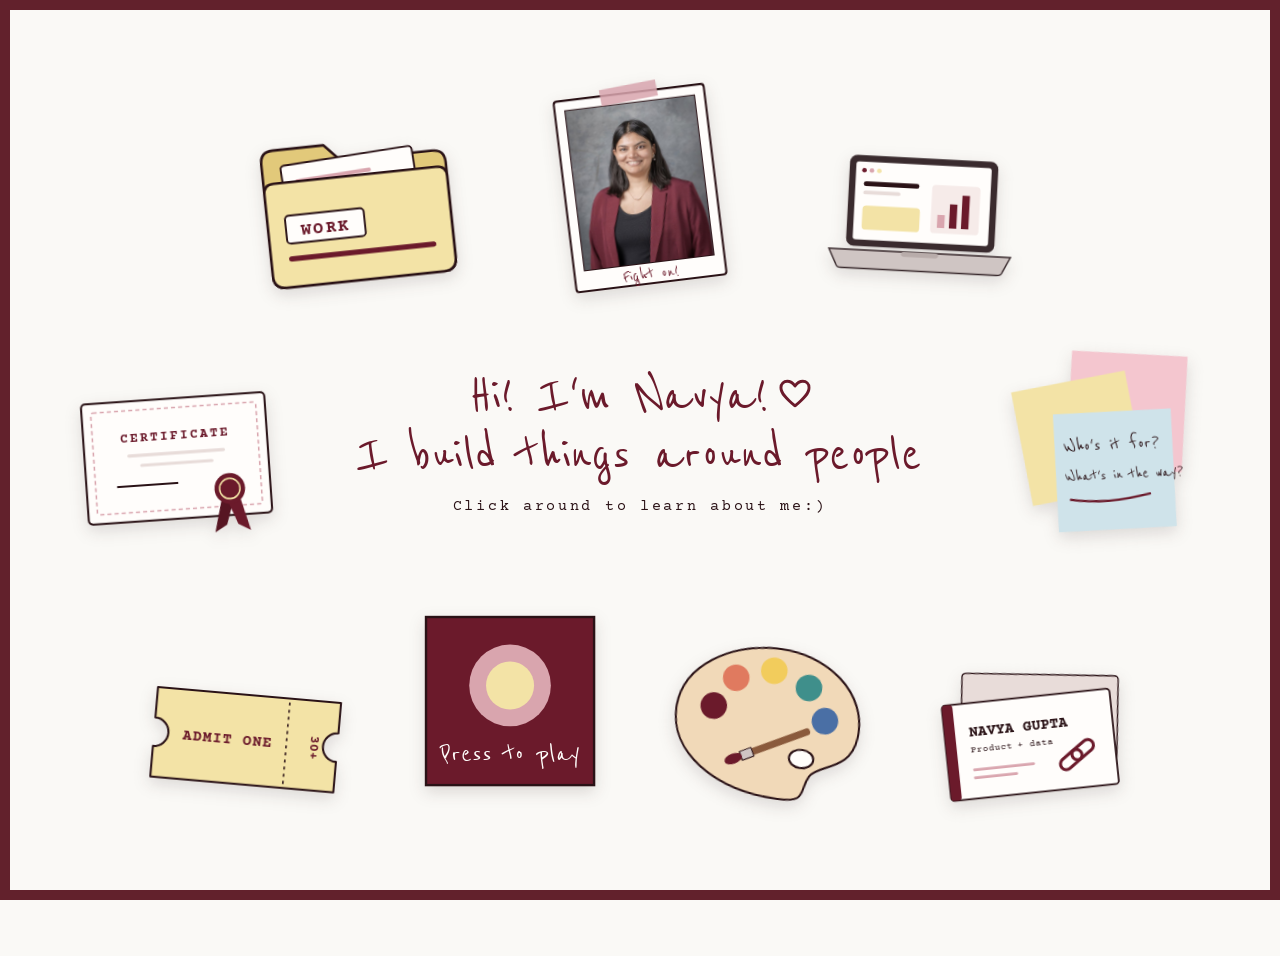
==== index.html @ 7642cd78 "Mobile homepage: Me at USC tile first Co-Authored-By: Claude Sonnet 5.5 <noreply@anthropic.com> Clau" ====
<!doctype html>
<html lang="en">
<head>
<meta charset="utf-8">
<meta name="viewport" content="width=device-width, initial-scale=1">
<title>Navya Gupta</title>
<meta name="description" content="Navya Gupta. Product and analytics, customer-obsessed, loves creative solutions to problems.">
<link rel="icon" href="/favicon.svg" type="image/svg+xml">
<link rel="apple-touch-icon" href="/apple-touch-icon.png">
<link rel="canonical" href="https://navyagupta.net/">
<meta property="og:url" content="https://navyagupta.net/">
<meta property="og:type" content="website">
<meta property="og:site_name" content="Navya Gupta">
<meta property="og:title" content="Navya Gupta">
<meta property="og:description" content="Navya Gupta. Product and analytics, customer-obsessed, loves creative solutions to problems.">
<meta property="og:image" content="https://navyagupta.net/assets/og.png">
<meta property="og:image:width" content="1200">
<meta property="og:image:height" content="630">
<meta name="twitter:card" content="summary_large_image">
<link rel="preconnect" href="https://fonts.googleapis.com">
<link rel="preconnect" href="https://fonts.gstatic.com" crossorigin>
<link href="https://fonts.googleapis.com/css2?family=Courier+Prime:wght@400;700&family=Reenie+Beanie&display=swap" rel="stylesheet">
<style>
/* Layout: a ring of nine same-size hand-drawn objects around a handwritten hello.
   Each object is a link; hovering swaps the small typed caption under the hello. */
:root {
  --paper: #faf9f6; /* off-white */
  --frame: #62212c;
  --ink: #2a1216;
  --maroon: #6b1a2b;
  --rose: #d9a5ae;
  --butter: #f3e3a6;
  --soft: #6e5a5d;
  --line: #eadfdc;
  --hand: "Reenie Beanie", "Bradley Hand", cursive;
  --type: "Courier Prime", "Courier New", monospace;
  color-scheme: light;
}
* { box-sizing: border-box; }
html, body { margin: 0; }
body {
  background: var(--paper);
  color: var(--ink);
  font-family: var(--type);
  padding-block: 0 56px;
  padding-left: max(16px, env(safe-area-inset-left, 0px));
  padding-right: max(16px, env(safe-area-inset-right, 0px));
}

/* Simple line frame around the page. */
body::after { content: ""; position: fixed; inset: 0; z-index: 50; pointer-events: none; border: 10px solid var(--frame); }
@media (max-width: 719px) { body::after { border-width: 6px; } }
.hero { min-height: 100vh; display: grid; place-items: center; padding-block: 24px; }


.stage {
  position: relative;
  width: min(1300px, 100%, 126vh);
  aspect-ratio: 11 / 8;
  container-type: inline-size; /* lets the hello scale with the stage (cqw) */
}
.hello {
  position: absolute;
  left: 50%; top: 49%;
  transform: translate(-50%, -50%);
  width: 60%;
  text-align: center;
  z-index: 1;
}
.hello h1 {
  margin: 0;
  font: 400 5.2cqw / 1 var(--hand);
  color: var(--maroon);
  text-wrap: balance;
}
.heart { width: 0.55em; height: 0.5em; margin-left: 0.18em; vertical-align: 0.05em; }
#cap {
  margin: 14px 0 0;
  font-size: clamp(12px, 1.2vw, 15px);
  letter-spacing: 0.18em;
  min-height: 1.4em;
}

.tile {
  position: absolute;
  left: var(--x); top: var(--y);
  width: var(--w);
  transform: rotate(var(--r)) scale(var(--s, 1));
  transition: transform 0.25s cubic-bezier(.3,1.4,.5,1);
  color: inherit;
  text-decoration: none;
  z-index: 2;
}
.tile svg {
  display: block; width: 100%; aspect-ratio: 1; height: auto; overflow: visible;
  filter: drop-shadow(0 6px 8px rgba(42, 18, 22, 0.14));
  animation: bob 6s ease-in-out infinite;
  animation-delay: var(--d, 0s);
}
@keyframes bob { 50% { transform: translateY(-6px); } }
.tile:hover, .tile:focus-visible { --r: 0deg !important; --s: 1.08; z-index: 3; }
.tile:focus-visible { outline: 2px dashed var(--maroon); outline-offset: 8px; border-radius: 8px; }
.tag {
  position: absolute; top: 100%; left: -8%; right: -8%; margin-top: 6px;
  font-size: clamp(11px, 1.35cqw, 16px); line-height: 1.25; letter-spacing: 0.06em; text-align: center;
  transform: rotate(calc(var(--r) * -1)); /* cancels the tile's tilt so the words sit level */
  opacity: 0; transition: opacity 0.2s; pointer-events: none;
}
.tile:hover .tag, .tile:focus-visible .tag { opacity: 1; }
.hand { font-family: var(--hand); }

/* record sleeve: click slides the vinyl out and spins it while the song plays */
button.tile { background: none; border: 0; padding: 0; font: inherit; cursor: pointer; }
.disc { transition: transform 0.5s cubic-bezier(.3, 1.3, .5, 1); }
.rec.on .disc { transform: translateX(62px); }
.spin { transform-box: fill-box; transform-origin: center; }
.rec.on .spin { animation: spin 3s linear infinite; }
@keyframes spin { to { transform: rotate(360deg); } }
#all[hidden] { display: none; }
#all { display: inline-block; margin-top: 8px; font-size: 12px; letter-spacing: 0.18em; color: var(--maroon); }
/* Spotify's own player, kept small. Fades in once the record is playing. */
.mini {
  position: fixed; right: max(16px, env(safe-area-inset-right, 0px)); bottom: max(12px, env(safe-area-inset-bottom, 0px));
  width: min(300px, calc(100% - 32px)); height: 80px;
  opacity: 0; pointer-events: none; transition: opacity 0.3s; z-index: 5;
}
.mini iframe { display: block; width: 100%; border: 0; }
.mini.show { opacity: 1; pointer-events: auto; }

@media (max-width: 719px) {
  .hero { place-items: start center; min-height: 0; }
  .stage { width: 100%; aspect-ratio: auto; display: grid; grid-template-columns: 1fr 1fr; gap: 28px 16px; padding-block: 24px; }
  .hello { position: static; transform: none; width: auto; grid-column: 1 / -1; margin-bottom: 8px; }
  .hello h1 { font-size: 42px; }
  .tile { position: static; width: min(160px, 100%); justify-self: center; transform: none; }
  .tile svg { animation: none; } /* nine looping animations with shadows is a lot for a phone */
  .tag { opacity: 1; position: static; display: block; transform: none; margin-top: 10px; font-size: 13px; }
  .hello { order: -2; }
  .tile[href="/usc/"] { order: -1; }
}
@media (prefers-reduced-motion: reduce) {
  .tile svg { animation: none; }
  .tile { transition: none; }
}
</style>
</head>
<body>
<div class="hero">
<main class="stage">
  <div class="hello">
    <h1>Hi! I'm Navya!<svg class="heart" viewBox="0 0 24 22" aria-hidden="true"><path d="M12 20.5C5.5 15 1.5 11 1.5 6.8 1.5 3.9 3.6 2 6.2 2c2.2 0 4.2 1.3 5.8 3.6C13.600 3.300 15.600 2 17.800 2c2.600 0 4.700 1.900 4.700 4.800 0 4.200-4 8.200-10.500 13.700z" fill="none" stroke="currentColor" stroke-width="2.2" stroke-linejoin="round"/></svg><br>I build things around people</h1>
    <p id="cap" data-default="Click around to learn about me:)">Click around to learn about me:)</p>
    <a id="all" href="./recs" hidden>All my recs &rarr;</a>
  </div>

  <!-- work: lanyard badge -->
  <a class="tile" href="/professional/" data-cap="Where I've shipped things" aria-label="Professional full-time work" style="--x:16%;--y:5.8%;--w:18%;--r:-6deg;--d:0s">
    <svg viewBox="0 0 160 130" preserveAspectRatio="xMidYMax meet" aria-hidden="true">
      <path d="M8 24Q8 14 18 14H58L70 27H142Q152 27 152 37V112Q152 122 142 122H18Q8 122 8 112Z" fill="#e2c97a" stroke="#2a1216" stroke-width="2" stroke-linejoin="round"/>
      <rect x="24" y="24" width="104" height="60" rx="3" fill="#fffdfb" stroke="#2a1216" stroke-width="1.5" transform="rotate(-3 76 54)"/>
      <rect x="34" y="36" width="60" height="3" rx="1.5" fill="#d9a5ae" transform="rotate(-3 76 54)"/>
      <rect x="34" y="46" width="44" height="3" rx="1.5" fill="#e8dcd9" transform="rotate(-3 76 54)"/>
      <path d="M8 48Q8 40 16 40H144Q152 40 152 48V112Q152 122 142 122H18Q8 122 8 112Z" fill="#f3e3a6" stroke="#2a1216" stroke-width="2" stroke-linejoin="round"/>
      <rect x="22" y="66" width="62" height="22" rx="3" fill="#fffdfb" stroke="#2a1216" stroke-width="1.5"/>
      <text x="53" y="82" text-anchor="middle" font-family="Courier Prime, monospace" font-weight="700" font-size="13" fill="#6b1a2b" letter-spacing="2">WORK</text>
      <rect x="22" y="98" width="116" height="4" rx="2" fill="#6b1a2b"/>
    </svg>
    <span class="tag">Professional full-time work</span>
  </a>

  <!-- projects: laptop -->
  <a class="tile" href="./projects" data-cap="Things I've built, mostly vibecoded" aria-label="Projects" style="--x:66%;--y:5.8%;--w:18%;--r:3deg;--d:-1.2s">
    <svg viewBox="0 0 220 150" preserveAspectRatio="xMidYMax meet" aria-hidden="true">
      <rect x="30" y="8" width="160" height="98" rx="8" fill="#3a2b2e"/>
      <rect x="37" y="15" width="146" height="84" rx="3" fill="#fffdfb"/>
      <circle cx="46" cy="24" r="2.5" fill="#6b1a2b"/><circle cx="54" cy="24" r="2.5" fill="#d9a5ae"/><circle cx="62" cy="24" r="2.5" fill="#f3e3a6"/>
      <rect x="46" y="36" width="60" height="5" rx="2.5" fill="#2a1216"/>
      <rect x="46" y="46" width="40" height="4" rx="2" fill="#e8dcd9"/>
      <rect x="120" y="36" width="52" height="52" rx="4" fill="#f6ebe9"/>
      <rect x="127" y="68" width="8" height="14" fill="#d9a5ae"/><rect x="140" y="56" width="8" height="26" fill="#6b1a2b"/><rect x="153" y="46" width="8" height="36" fill="#6b1a2b"/>
      <rect x="46" y="62" width="62" height="26" rx="4" fill="#f3e3a6"/>
      <path d="M12 110H208L200 126Q199 130 194 130H26Q21 130 20 126Z" fill="#cfc5c3" stroke="#3a2b2e" stroke-width="1.5"/>
      <rect x="90" y="110" width="40" height="5" rx="2.5" fill="#b8acaa"/>
    </svg>
    <span class="tag">Projects</span>
  </a>

  <!-- about: paint palette -->
  <a class="tile" href="./about" data-cap="The long version" aria-label="About" style="--x:52.5%;--y:68%;--w:18%;--r:8deg;--d:-2.4s">
    <svg viewBox="0 0 200 160" preserveAspectRatio="xMidYMax meet" aria-hidden="true">
      <path d="M100 8C150 6 194 40 190 84C187 118 156 114 148 128C140 144 150 154 120 154C60 154 8 124 10 76C12 36 54 10 100 8Z" fill="#f1d9b8" stroke="#2a1216" stroke-width="2"/>
      <ellipse cx="138" cy="112" rx="12" ry="9" fill="#fffdfb" stroke="#2a1216" stroke-width="2"/>
      <circle cx="46" cy="72" r="13" fill="#6b1a2b"/><circle cx="64" cy="42" r="13" fill="#e07a5f"/><circle cx="100" cy="30" r="13" fill="#f2cc5c"/><circle cx="136" cy="42" r="13" fill="#3f8f8b"/><circle cx="156" cy="72" r="13" fill="#4a6fa5"/>
      <g transform="rotate(-28 105 104)">
        <rect x="72" y="100" width="76" height="7" rx="3.5" fill="#8a5a3c"/>
        <rect x="76" y="99" width="12" height="9" fill="#cfc5c3" stroke="#2a1216" stroke-width="1"/>
        <ellipse cx="68" cy="103.5" rx="9" ry="5" fill="#6b1a2b"/>
      </g>
    </svg>
    <span class="tag">About</span>
  </a>

  <!-- product sense: sticky notes -->
  <a class="tile" href="./product-sense" data-cap="Products I love and products I'd fix" aria-label="Product sense" style="--x:82%;--y:36%;--w:18%;--r:-5deg;--d:-3.1s">
    <svg viewBox="0 0 180 170" preserveAspectRatio="xMidYMax meet" aria-hidden="true">
      <rect x="60" y="8" width="102" height="102" fill="#f4c6cf" transform="rotate(8 110 60)"/>
      <rect x="16" y="28" width="102" height="102" fill="#f3e3a6" transform="rotate(-6 68 80)"/>
      <rect x="44" y="58" width="104" height="104" fill="#cfe3ea" transform="rotate(2 96 110)"/>
      <g transform="rotate(2 96 110)" font-family="Reenie Beanie, cursive" fill="#2a1216">
        <text x="52" y="92" font-size="19">Who's it for?</text>
        <text x="52" y="118" font-size="16">What's in the way?</text>
        <path d="M56 134q30 6 70-2" stroke="#6b1a2b" stroke-width="2" fill="none" stroke-linecap="round"/>
      </g>
    </svg>
    <span class="tag">Product sense</span>
  </a>

  <!-- recs: record sleeve. Click = vinyl slides out and the song plays. -->
  <button class="tile rec" type="button" data-cap="Press to play: girl on fire" aria-label="Play Girl on Fire" style="--x:29.5%;--y:68%;--w:18%;--r:0deg;--d:-4.2s">
    <svg viewBox="0 0 160 170" preserveAspectRatio="xMidYMax meet" aria-hidden="true">
      <g class="disc">
        <g class="spin">
          <circle cx="80" cy="85" r="64" fill="#1d1416"/>
          <g fill="none" stroke="#3a2b2e" stroke-width="1.2"><circle cx="80" cy="85" r="55"/><circle cx="80" cy="85" r="47"/><circle cx="80" cy="85" r="39"/></g>
          <path d="M36 58A52 52 0 0 1 80 33" fill="none" stroke="#fffdfb" stroke-opacity=".3" stroke-width="3" stroke-linecap="round"/>
          <circle cx="80" cy="85" r="21" fill="#6b1a2b"/>
          <circle cx="80" cy="85" r="3" fill="#fffdfb"/>
        </g>
      </g>
      <rect x="10" y="15" width="140" height="140" fill="#6b1a2b" stroke="#2a1216" stroke-width="2"/>
      <circle cx="80" cy="72" r="34" fill="#d9a5ae"/>
      <circle cx="80" cy="72" r="20" fill="#f3e3a6"/>
      <text x="80" y="136" text-anchor="middle" font-family="Reenie Beanie, cursive" font-size="26" fill="#fffdfb">Press to play</text>
    </svg>

  </button>

  <!-- links: business card -->
  <a class="tile" href="./links" data-cap="Resume, GitHub, LinkedIn and more" aria-label="Links" style="--x:75.5%;--y:68%;--w:18%;--r:-6deg;--d:-5.3s">
    <svg viewBox="0 0 230 150" preserveAspectRatio="xMidYMax meet" aria-hidden="true">
      <rect x="34" y="6" width="176" height="104" rx="4" fill="#e8dcd9" stroke="#2a1216" stroke-width="1.5" transform="rotate(7 122 58)"/>
      <rect x="14" y="30" width="190" height="108" rx="4" fill="#fffdfb" stroke="#2a1216" stroke-width="2"/>
      <rect x="14" y="30" width="12" height="108" rx="4" fill="#6b1a2b"/>
      <text x="42" y="68" font-family="Courier Prime, monospace" font-weight="700" font-size="17" fill="#2a1216">NAVYA GUPTA</text>
      <text x="42" y="86" font-family="Courier Prime, monospace" font-size="10" fill="#2a1216" letter-spacing="1">Product + data</text>
      <rect x="42" y="104" width="70" height="3" rx="1.5" fill="#d9a5ae"/>
      <rect x="42" y="113" width="50" height="3" rx="1.5" fill="#d9a5ae"/>
      <g transform="translate(138 108) rotate(-35)" fill="none" stroke="#6b1a2b" stroke-width="3.5"><rect x="0" y="0" width="28" height="13" rx="6.5"/><rect x="17" y="0" width="28" height="13" rx="6.5"/></g>
    </svg>
    <span class="tag">Links</span>
  </a>

  <!-- certifications & courses: certificate with a ribbon seal -->
  <a class="tile" href="/certifications/" data-cap="Certificates, simulations and coursework" aria-label="Certifications and courses" style="--x:0%;--y:36%;--w:18%;--r:-4deg;--d:-1.8s">
    <svg viewBox="0 0 200 150" preserveAspectRatio="xMidYMax meet" aria-hidden="true">
      <rect x="10" y="12" width="180" height="118" rx="4" fill="#fffdfb" stroke="#2a1216" stroke-width="2"/>
      <rect x="19" y="21" width="162" height="100" rx="2" fill="none" stroke="#d9a5ae" stroke-width="1.5" stroke-dasharray="4 3"/>
      <text x="100" y="52" text-anchor="middle" font-family="Courier Prime, monospace" font-weight="700" font-size="13" fill="#6b1a2b" letter-spacing="2">CERTIFICATE</text>
      <rect x="52" y="64" width="96" height="3" rx="1.5" fill="#e8dcd9"/>
      <rect x="64" y="74" width="72" height="3" rx="1.5" fill="#e8dcd9"/>
      <rect x="40" y="94" width="60" height="2" fill="#2a1216"/>
      <polygon points="141,115 133,146 145,139 152,118" fill="#561522"/>
      <polygon points="148,118 156,139 168,146 160,115" fill="#6b1a2b"/>
      <circle cx="150" cy="104" r="15" fill="#6b1a2b"/>
      <circle cx="150" cy="104" r="10" fill="none" stroke="#f3e3a6" stroke-width="1.5"/>
    </svg>
    <span class="tag">Certifications &amp; courses</span>
  </a>

  <!-- beyond the desk: ticket stub -->
  <a class="tile" href="/beyond/" data-cap="Communities, clubs and what I do for fun" aria-label="Beyond the desk" style="--x:6.5%;--y:68%;--w:18%;--r:5deg;--d:-3.6s">
    <svg viewBox="0 0 200 120" preserveAspectRatio="xMidYMax meet" aria-hidden="true">
      <path d="M10 14H190V44a14 14 0 0 0 0 28V102H10V72a14 14 0 0 0 0-28Z" fill="#f3e3a6" stroke="#2a1216" stroke-width="2" stroke-linejoin="round"/>
      <path d="M140 18V98" stroke="#2a1216" stroke-width="1.5" stroke-dasharray="3 4"/>
      <text x="82" y="63" text-anchor="middle" font-family="Courier Prime, monospace" font-weight="700" font-size="15" fill="#6b1a2b" letter-spacing="1">ADMIT ONE</text>
      <text x="168" y="64" text-anchor="middle" font-family="Courier Prime, monospace" font-weight="700" font-size="13" fill="#6b1a2b" transform="rotate(90 168 60)">30+</text>
    </svg>
    <span class="tag">Beyond the desk</span>
  </a>

  <!-- me at USC: polaroid with the headshot -->
  <a class="tile" href="/usc/" data-cap="Pictures of me at USC" aria-label="Me at USC" style="--x:41%;--y:5.8%;--w:18%;--r:-7deg;--d:-2.7s">
    <svg viewBox="0 0 160 200" preserveAspectRatio="xMidYMax meet" aria-hidden="true">
      <rect x="6" y="6" width="148" height="188" rx="3" fill="#fffdfb" stroke="#2a1216" stroke-width="2"/>
      <image href="assets/usc-headshot.jpg" x="16" y="16" width="128" height="158" preserveAspectRatio="xMidYMid slice"/>
      <rect x="16" y="16" width="128" height="158" fill="none" stroke="#2a1216" stroke-width="1"/>
      <text x="80" y="190" text-anchor="middle" font-family="Reenie Beanie, cursive" font-size="20" fill="#6b1a2b">Fight on!</text>
      <rect x="52" y="-2" width="56" height="16" fill="#d9a5ae" fill-opacity="0.85" transform="rotate(-4 80 6)"/>
    </svg>
    <span class="tag">Me at USC</span>
  </a>
</main>
</div>

<div id="mini" class="mini"><div id="embed"></div></div>

<script>

// Typed caption under the greeting: shows each tile's line on hover/focus, "now playing" while music runs.
const cap = document.getElementById("cap");
const rec = document.querySelector(".rec");
const all = document.getElementById("all");
const mini = document.getElementById("mini");
const SONG = "6qOEjO2IUD7PjtpsXawq0d";
let ctl, playing = false;

const say = (t) => (cap.firstChild.nodeValue = t);
const rest = () => say(playing ? (ctl ? "Now playing: girl on fire" : "Music plays on the live site") : cap.dataset.default);
document.querySelectorAll(".tile").forEach((t) => {
  const on = () => say(t === rec && playing ? "Pause the music" : t.dataset.cap);
  t.addEventListener("mouseenter", on); t.addEventListener("focus", on);
  t.addEventListener("mouseleave", rest); t.addEventListener("blur", rest);
});

// Spotify's iFrame API is heavy, so it only loads on the first click of the record.
window.onSpotifyIframeApiReady = (api) =>
  api.createController(document.getElementById("embed"), { uri: "spotify:track:" + SONG, width: "100%", height: 80 }, (c) => {
    ctl = c;
    c.addListener("playback_update", (e) => {
      playing = !e.data.isPaused;
      rec.classList.toggle("on", playing);
      all.hidden = !playing;
      rest();
    });
    c.play(); // ponytail: some browsers block this; the player stays visible so one tap on it works
  });

let loading = false;
rec.addEventListener("click", () => {
  if (ctl) return ctl.togglePlay();
  mini.classList.add("show");
  if (loading) return;
  loading = true;
  const s = document.createElement("script");
  s.src = "https://open.spotify.com/embed/iframe-api/v1";
  s.async = true;
  s.onerror = () => { playing = !playing; rec.classList.toggle("on", playing); mini.classList.remove("show"); loading = false; rest(); }; // offline or sandboxed: the record just animates
  document.head.append(s);
});
</script>
</body>
</html>
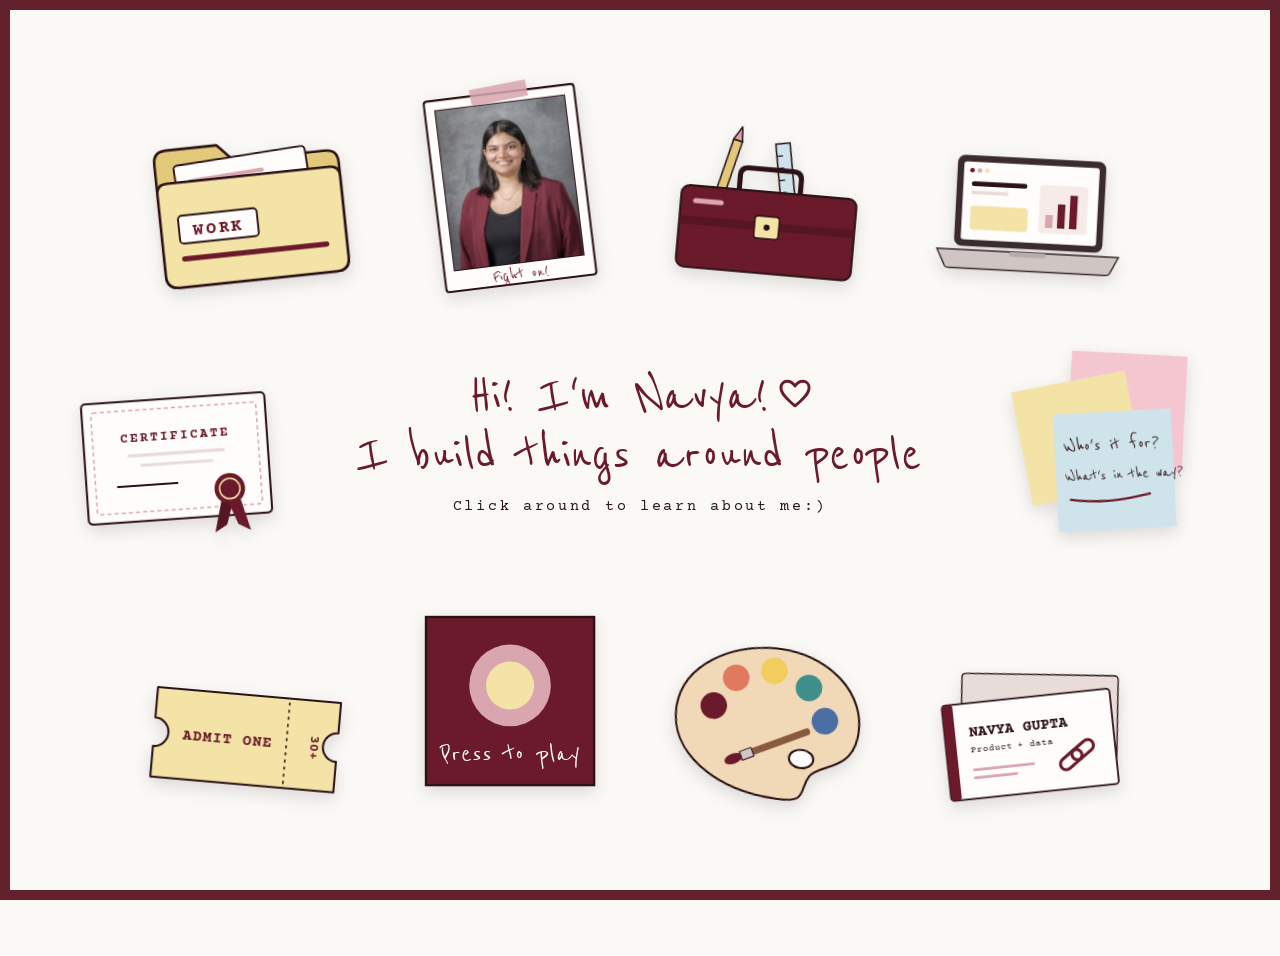
==== commit f466acee: "Add Skills tile and page Top row is now four tiles (work, USC photo, skills, projects). Skills page " ====
--- a/index.html
+++ b/index.html
@@ -136,7 +136,7 @@
   .tile svg { animation: none; } /* nine looping animations with shadows is a lot for a phone */
   .tag { opacity: 1; position: static; display: block; transform: none; margin-top: 10px; font-size: 13px; }
   .hello { order: -2; }
-  .tile[href="/usc/"] { order: -1; }
+  .tile[href="/usc/"], .tile[href="/skills/"] { order: -1; } /* photo and skills side by side, as on desktop */
 }
 @media (prefers-reduced-motion: reduce) {
   .tile svg { animation: none; }
@@ -154,7 +154,7 @@
   </div>
 
   <!-- work: lanyard badge -->
-  <a class="tile" href="/professional/" data-cap="Where I've shipped things" aria-label="Professional full-time work" style="--x:16%;--y:5.8%;--w:18%;--r:-6deg;--d:0s">
+  <a class="tile" href="/professional/" data-cap="Where I've shipped things" aria-label="Professional full-time work" style="--x:6.5%;--y:5.8%;--w:18%;--r:-6deg;--d:0s">
     <svg viewBox="0 0 160 130" preserveAspectRatio="xMidYMax meet" aria-hidden="true">
       <path d="M8 24Q8 14 18 14H58L70 27H142Q152 27 152 37V112Q152 122 142 122H18Q8 122 8 112Z" fill="#e2c97a" stroke="#2a1216" stroke-width="2" stroke-linejoin="round"/>
       <rect x="24" y="24" width="104" height="60" rx="3" fill="#fffdfb" stroke="#2a1216" stroke-width="1.5" transform="rotate(-3 76 54)"/>
@@ -169,7 +169,7 @@
   </a>
 
   <!-- projects: laptop -->
-  <a class="tile" href="./projects" data-cap="Things I've built, mostly vibecoded" aria-label="Projects" style="--x:66%;--y:5.8%;--w:18%;--r:3deg;--d:-1.2s">
+  <a class="tile" href="./projects" data-cap="Things I've built, mostly vibecoded" aria-label="Projects" style="--x:75.5%;--y:5.8%;--w:18%;--r:3deg;--d:-1.2s">
     <svg viewBox="0 0 220 150" preserveAspectRatio="xMidYMax meet" aria-hidden="true">
       <rect x="30" y="8" width="160" height="98" rx="8" fill="#3a2b2e"/>
       <rect x="37" y="15" width="146" height="84" rx="3" fill="#fffdfb"/>
@@ -279,7 +279,7 @@
   </a>
 
   <!-- me at USC: polaroid with the headshot -->
-  <a class="tile" href="/usc/" data-cap="Pictures of me at USC" aria-label="Me at USC" style="--x:41%;--y:5.8%;--w:18%;--r:-7deg;--d:-2.7s">
+  <a class="tile" href="/usc/" data-cap="Pictures of me at USC" aria-label="Me at USC" style="--x:29.5%;--y:5.8%;--w:18%;--r:-7deg;--d:-2.7s">
     <svg viewBox="0 0 160 200" preserveAspectRatio="xMidYMax meet" aria-hidden="true">
       <rect x="6" y="6" width="148" height="188" rx="3" fill="#fffdfb" stroke="#2a1216" stroke-width="2"/>
       <image href="assets/usc-headshot.jpg" x="16" y="16" width="128" height="158" preserveAspectRatio="xMidYMid slice"/>
@@ -288,6 +288,21 @@
       <rect x="52" y="-2" width="56" height="16" fill="#d9a5ae" fill-opacity="0.85" transform="rotate(-4 80 6)"/>
     </svg>
     <span class="tag">Me at USC</span>
+  </a>
+
+  <!-- skills: toolbox with a pencil and ruler sticking out. Sits right of the USC polaroid in the top row. -->
+  <a class="tile" href="/skills/" data-cap="Technical and soft skills" aria-label="Skills" style="--x:52.5%;--y:5.8%;--w:18%;--r:5deg;--d:-0.6s">
+    <svg viewBox="0 -14 200 164" preserveAspectRatio="xMidYMax meet" aria-hidden="true">
+      <g transform="rotate(14 60 40)"><rect x="52" y="6" width="9" height="58" fill="#e2c97a" stroke="#2a1216" stroke-width="1.5"/><polygon points="52,6 61,6 56.5,-8" fill="#d9a5ae" stroke="#2a1216" stroke-width="1.5" stroke-linejoin="round"/></g>
+      <g transform="rotate(-10 120 40)"><rect x="108" y="4" width="14" height="62" fill="#cfe3ea" stroke="#2a1216" stroke-width="1.5"/><path d="M108 16h6M108 28h6M108 40h6M108 52h6" stroke="#2a1216" stroke-width="1.2"/></g>
+      <path d="M70 54V40Q70 32 78 32H122Q130 32 130 40V54" fill="none" stroke="#2a1216" stroke-width="5" stroke-linecap="round"/>
+      <rect x="14" y="54" width="172" height="80" rx="8" fill="#6b1a2b" stroke="#2a1216" stroke-width="2"/>
+      <rect x="14" y="84" width="172" height="8" fill="#561522"/>
+      <rect x="88" y="78" width="24" height="22" rx="3" fill="#f3e3a6" stroke="#2a1216" stroke-width="1.5"/>
+      <circle cx="100" cy="89" r="3" fill="#2a1216"/>
+      <rect x="26" y="66" width="30" height="5" rx="2.5" fill="#d9a5ae"/>
+    </svg>
+    <span class="tag">Skills</span>
   </a>
 </main>
 </div>
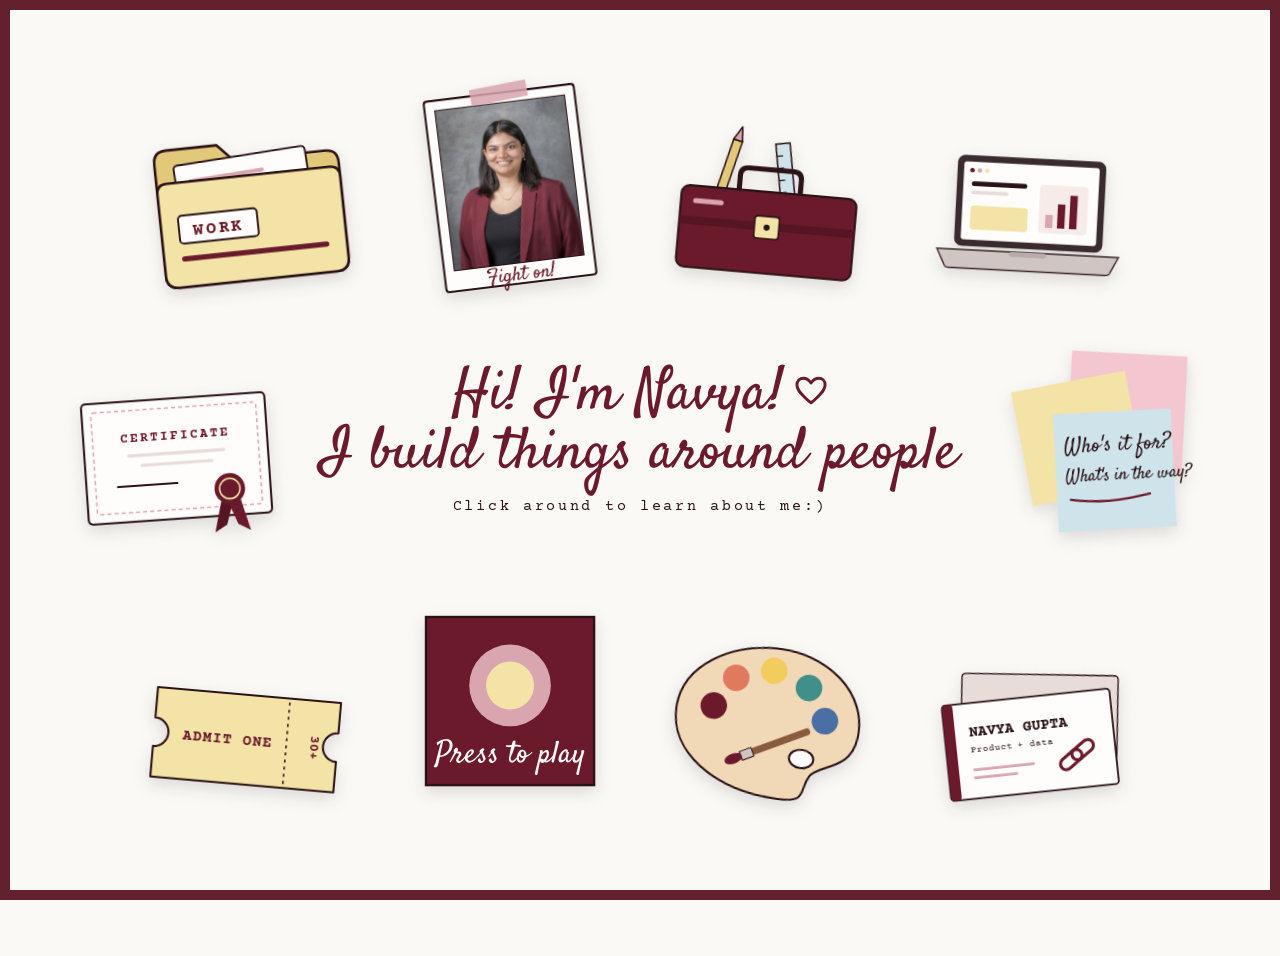
==== commit ed8b1024: "Swap the handwriting font from Reenie Beanie to Satisfy site-wide Co-Authored-By: Claude Sonnet 5.5 " ====
--- a/index.html
+++ b/index.html
@@ -19,7 +19,7 @@
 <meta name="twitter:card" content="summary_large_image">
 <link rel="preconnect" href="https://fonts.googleapis.com">
 <link rel="preconnect" href="https://fonts.gstatic.com" crossorigin>
-<link href="https://fonts.googleapis.com/css2?family=Courier+Prime:wght@400;700&family=Reenie+Beanie&display=swap" rel="stylesheet">
+<link href="https://fonts.googleapis.com/css2?family=Courier+Prime:wght@400;700&family=Satisfy&display=swap" rel="stylesheet">
 <style>
 /* Layout: a ring of nine same-size hand-drawn objects around a handwritten hello.
    Each object is a link; hovering swaps the small typed caption under the hello. */
@@ -32,7 +32,7 @@
   --butter: #f3e3a6;
   --soft: #6e5a5d;
   --line: #eadfdc;
-  --hand: "Reenie Beanie", "Bradley Hand", cursive;
+  --hand: "Satisfy", "Bradley Hand", cursive;
   --type: "Courier Prime", "Courier New", monospace;
   color-scheme: light;
 }
@@ -206,7 +206,7 @@
       <rect x="60" y="8" width="102" height="102" fill="#f4c6cf" transform="rotate(8 110 60)"/>
       <rect x="16" y="28" width="102" height="102" fill="#f3e3a6" transform="rotate(-6 68 80)"/>
       <rect x="44" y="58" width="104" height="104" fill="#cfe3ea" transform="rotate(2 96 110)"/>
-      <g transform="rotate(2 96 110)" font-family="Reenie Beanie, cursive" fill="#2a1216">
+      <g transform="rotate(2 96 110)" font-family="Satisfy, cursive" fill="#2a1216">
         <text x="52" y="92" font-size="19">Who's it for?</text>
         <text x="52" y="118" font-size="16">What's in the way?</text>
         <path d="M56 134q30 6 70-2" stroke="#6b1a2b" stroke-width="2" fill="none" stroke-linecap="round"/>
@@ -230,7 +230,7 @@
       <rect x="10" y="15" width="140" height="140" fill="#6b1a2b" stroke="#2a1216" stroke-width="2"/>
       <circle cx="80" cy="72" r="34" fill="#d9a5ae"/>
       <circle cx="80" cy="72" r="20" fill="#f3e3a6"/>
-      <text x="80" y="136" text-anchor="middle" font-family="Reenie Beanie, cursive" font-size="26" fill="#fffdfb">Press to play</text>
+      <text x="80" y="136" text-anchor="middle" font-family="Satisfy, cursive" font-size="26" fill="#fffdfb">Press to play</text>
     </svg>
 
   </button>
@@ -284,7 +284,7 @@
       <rect x="6" y="6" width="148" height="188" rx="3" fill="#fffdfb" stroke="#2a1216" stroke-width="2"/>
       <image href="assets/usc-headshot.jpg" x="16" y="16" width="128" height="158" preserveAspectRatio="xMidYMid slice"/>
       <rect x="16" y="16" width="128" height="158" fill="none" stroke="#2a1216" stroke-width="1"/>
-      <text x="80" y="190" text-anchor="middle" font-family="Reenie Beanie, cursive" font-size="20" fill="#6b1a2b">Fight on!</text>
+      <text x="80" y="190" text-anchor="middle" font-family="Satisfy, cursive" font-size="20" fill="#6b1a2b">Fight on!</text>
       <rect x="52" y="-2" width="56" height="16" fill="#d9a5ae" fill-opacity="0.85" transform="rotate(-4 80 6)"/>
     </svg>
     <span class="tag">Me at USC</span>
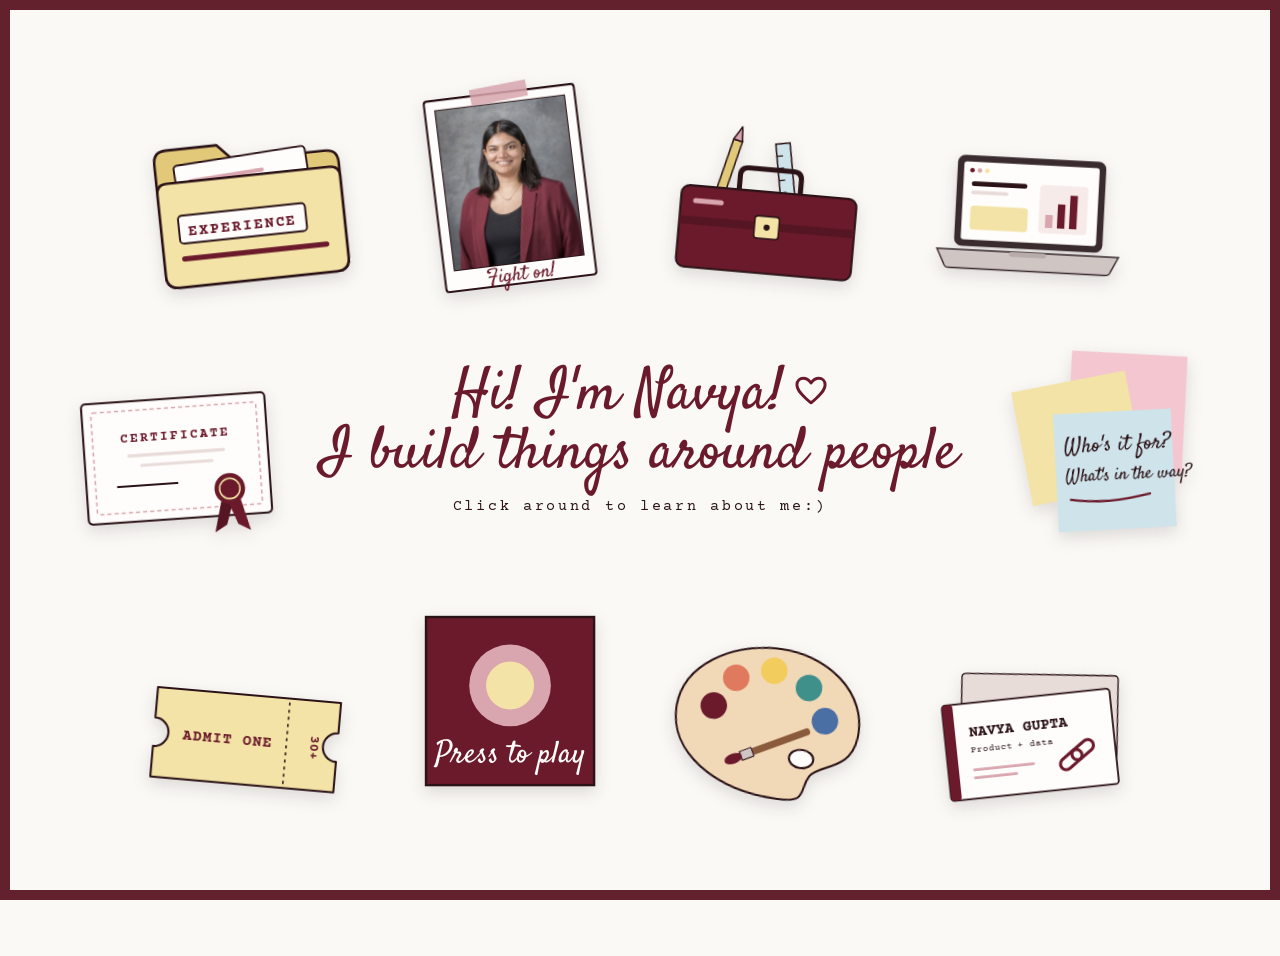
==== commit 1d192823: "Rename Work tile and page to Experience Co-Authored-By: Claude Sonnet 5.5 <noreply@anthropic.com> Cl" ====
--- a/index.html
+++ b/index.html
@@ -153,19 +153,19 @@
     <a id="all" href="./recs" hidden>All my recs &rarr;</a>
   </div>
 
-  <!-- work: lanyard badge -->
-  <a class="tile" href="/professional/" data-cap="Where I've shipped things" aria-label="Professional full-time work" style="--x:6.5%;--y:5.8%;--w:18%;--r:-6deg;--d:0s">
+  <!-- experience: folder -->
+  <a class="tile" href="/professional/" data-cap="Where I've shipped things" aria-label="Professional full-time experience" style="--x:6.5%;--y:5.8%;--w:18%;--r:-6deg;--d:0s">
     <svg viewBox="0 0 160 130" preserveAspectRatio="xMidYMax meet" aria-hidden="true">
       <path d="M8 24Q8 14 18 14H58L70 27H142Q152 27 152 37V112Q152 122 142 122H18Q8 122 8 112Z" fill="#e2c97a" stroke="#2a1216" stroke-width="2" stroke-linejoin="round"/>
       <rect x="24" y="24" width="104" height="60" rx="3" fill="#fffdfb" stroke="#2a1216" stroke-width="1.5" transform="rotate(-3 76 54)"/>
       <rect x="34" y="36" width="60" height="3" rx="1.5" fill="#d9a5ae" transform="rotate(-3 76 54)"/>
       <rect x="34" y="46" width="44" height="3" rx="1.5" fill="#e8dcd9" transform="rotate(-3 76 54)"/>
       <path d="M8 48Q8 40 16 40H144Q152 40 152 48V112Q152 122 142 122H18Q8 122 8 112Z" fill="#f3e3a6" stroke="#2a1216" stroke-width="2" stroke-linejoin="round"/>
-      <rect x="22" y="66" width="62" height="22" rx="3" fill="#fffdfb" stroke="#2a1216" stroke-width="1.5"/>
-      <text x="53" y="82" text-anchor="middle" font-family="Courier Prime, monospace" font-weight="700" font-size="13" fill="#6b1a2b" letter-spacing="2">WORK</text>
+      <rect x="22" y="66" width="100" height="22" rx="3" fill="#fffdfb" stroke="#2a1216" stroke-width="1.5"/>
+      <text x="72" y="82" text-anchor="middle" font-family="Courier Prime, monospace" font-weight="700" font-size="12" fill="#6b1a2b" letter-spacing="1.5">EXPERIENCE</text>
       <rect x="22" y="98" width="116" height="4" rx="2" fill="#6b1a2b"/>
     </svg>
-    <span class="tag">Professional full-time work</span>
+    <span class="tag">Professional full-time experience</span>
   </a>
 
   <!-- projects: laptop -->
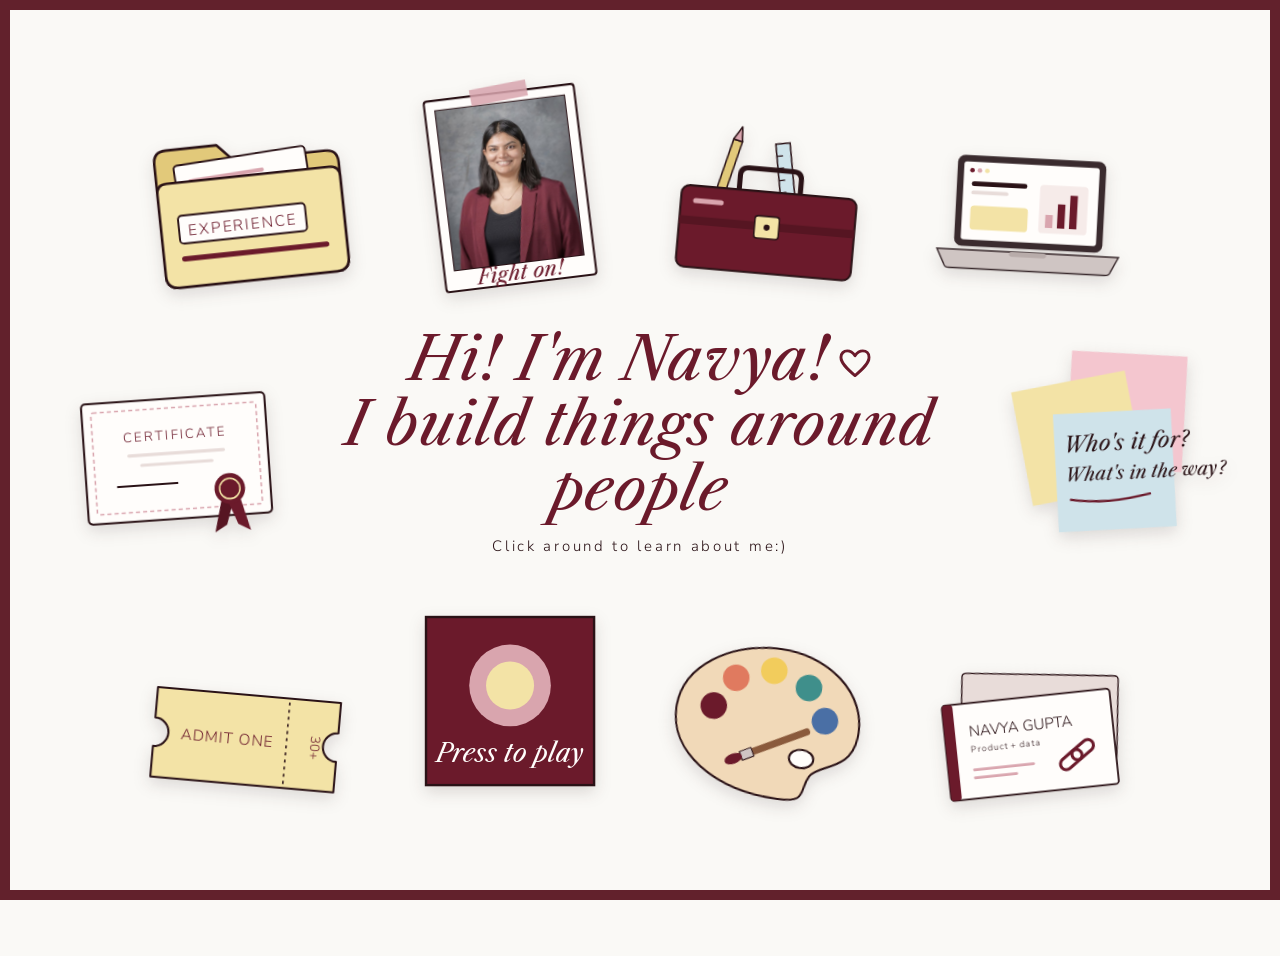
==== commit a5576e54: "Site-wide fonts: Adobe Caslon Italic titles, Avenir Light body Self-hosts Libre Caslon Text Italic a" ====
--- a/index.html
+++ b/index.html
@@ -17,9 +17,7 @@
 <meta property="og:image:width" content="1200">
 <meta property="og:image:height" content="630">
 <meta name="twitter:card" content="summary_large_image">
-<link rel="preconnect" href="https://fonts.googleapis.com">
-<link rel="preconnect" href="https://fonts.gstatic.com" crossorigin>
-<link href="https://fonts.googleapis.com/css2?family=Courier+Prime:wght@400;700&family=Satisfy&display=swap" rel="stylesheet">
+<link rel="stylesheet" href="/fonts.css">
 <style>
 /* Layout: a ring of nine same-size hand-drawn objects around a handwritten hello.
    Each object is a link; hovering swaps the small typed caption under the hello. */
@@ -32,8 +30,8 @@
   --butter: #f3e3a6;
   --soft: #6e5a5d;
   --line: #eadfdc;
-  --hand: "Satisfy", "Bradley Hand", cursive;
-  --type: "Courier Prime", "Courier New", monospace;
+  --hand: "Site Title", "Adobe Caslon Pro", "Libre Caslon Text", Georgia, serif;
+  --type: "Site Body", Avenir, "Avenir Next", "Nunito Sans", sans-serif;
   color-scheme: light;
 }
 * { box-sizing: border-box; }
@@ -69,7 +67,7 @@
 }
 .hello h1 {
   margin: 0;
-  font: 400 5.2cqw / 1 var(--hand);
+  font: 400 5.2cqw / 1.1 var(--hand);
   color: var(--maroon);
   text-wrap: balance;
 }
@@ -162,7 +160,7 @@
       <rect x="34" y="46" width="44" height="3" rx="1.5" fill="#e8dcd9" transform="rotate(-3 76 54)"/>
       <path d="M8 48Q8 40 16 40H144Q152 40 152 48V112Q152 122 142 122H18Q8 122 8 112Z" fill="#f3e3a6" stroke="#2a1216" stroke-width="2" stroke-linejoin="round"/>
       <rect x="22" y="66" width="100" height="22" rx="3" fill="#fffdfb" stroke="#2a1216" stroke-width="1.5"/>
-      <text x="72" y="82" text-anchor="middle" font-family="Courier Prime, monospace" font-weight="700" font-size="12" fill="#6b1a2b" letter-spacing="1.5">EXPERIENCE</text>
+      <text x="72" y="82" text-anchor="middle" font-family="Site Body, Avenir, sans-serif" font-weight="700" font-size="12" fill="#6b1a2b" letter-spacing="1.5">EXPERIENCE</text>
       <rect x="22" y="98" width="116" height="4" rx="2" fill="#6b1a2b"/>
     </svg>
     <span class="tag">Professional full-time experience</span>
@@ -206,7 +204,7 @@
       <rect x="60" y="8" width="102" height="102" fill="#f4c6cf" transform="rotate(8 110 60)"/>
       <rect x="16" y="28" width="102" height="102" fill="#f3e3a6" transform="rotate(-6 68 80)"/>
       <rect x="44" y="58" width="104" height="104" fill="#cfe3ea" transform="rotate(2 96 110)"/>
-      <g transform="rotate(2 96 110)" font-family="Satisfy, cursive" fill="#2a1216">
+      <g transform="rotate(2 96 110)" font-family="Site Title, Georgia, serif" fill="#2a1216">
         <text x="52" y="92" font-size="19">Who's it for?</text>
         <text x="52" y="118" font-size="16">What's in the way?</text>
         <path d="M56 134q30 6 70-2" stroke="#6b1a2b" stroke-width="2" fill="none" stroke-linecap="round"/>
@@ -230,7 +228,7 @@
       <rect x="10" y="15" width="140" height="140" fill="#6b1a2b" stroke="#2a1216" stroke-width="2"/>
       <circle cx="80" cy="72" r="34" fill="#d9a5ae"/>
       <circle cx="80" cy="72" r="20" fill="#f3e3a6"/>
-      <text x="80" y="136" text-anchor="middle" font-family="Satisfy, cursive" font-size="26" fill="#fffdfb">Press to play</text>
+      <text x="80" y="136" text-anchor="middle" font-family="Site Title, Georgia, serif" font-size="21" fill="#fffdfb">Press to play</text>
     </svg>
 
   </button>
@@ -241,8 +239,8 @@
       <rect x="34" y="6" width="176" height="104" rx="4" fill="#e8dcd9" stroke="#2a1216" stroke-width="1.5" transform="rotate(7 122 58)"/>
       <rect x="14" y="30" width="190" height="108" rx="4" fill="#fffdfb" stroke="#2a1216" stroke-width="2"/>
       <rect x="14" y="30" width="12" height="108" rx="4" fill="#6b1a2b"/>
-      <text x="42" y="68" font-family="Courier Prime, monospace" font-weight="700" font-size="17" fill="#2a1216">NAVYA GUPTA</text>
-      <text x="42" y="86" font-family="Courier Prime, monospace" font-size="10" fill="#2a1216" letter-spacing="1">Product + data</text>
+      <text x="42" y="68" font-family="Site Body, Avenir, sans-serif" font-weight="700" font-size="17" fill="#2a1216">NAVYA GUPTA</text>
+      <text x="42" y="86" font-family="Site Body, Avenir, sans-serif" font-size="10" fill="#2a1216" letter-spacing="1">Product + data</text>
       <rect x="42" y="104" width="70" height="3" rx="1.5" fill="#d9a5ae"/>
       <rect x="42" y="113" width="50" height="3" rx="1.5" fill="#d9a5ae"/>
       <g transform="translate(138 108) rotate(-35)" fill="none" stroke="#6b1a2b" stroke-width="3.5"><rect x="0" y="0" width="28" height="13" rx="6.5"/><rect x="17" y="0" width="28" height="13" rx="6.5"/></g>
@@ -255,7 +253,7 @@
     <svg viewBox="0 0 200 150" preserveAspectRatio="xMidYMax meet" aria-hidden="true">
       <rect x="10" y="12" width="180" height="118" rx="4" fill="#fffdfb" stroke="#2a1216" stroke-width="2"/>
       <rect x="19" y="21" width="162" height="100" rx="2" fill="none" stroke="#d9a5ae" stroke-width="1.5" stroke-dasharray="4 3"/>
-      <text x="100" y="52" text-anchor="middle" font-family="Courier Prime, monospace" font-weight="700" font-size="13" fill="#6b1a2b" letter-spacing="2">CERTIFICATE</text>
+      <text x="100" y="52" text-anchor="middle" font-family="Site Body, Avenir, sans-serif" font-weight="700" font-size="13" fill="#6b1a2b" letter-spacing="2">CERTIFICATE</text>
       <rect x="52" y="64" width="96" height="3" rx="1.5" fill="#e8dcd9"/>
       <rect x="64" y="74" width="72" height="3" rx="1.5" fill="#e8dcd9"/>
       <rect x="40" y="94" width="60" height="2" fill="#2a1216"/>
@@ -272,8 +270,8 @@
     <svg viewBox="0 0 200 120" preserveAspectRatio="xMidYMax meet" aria-hidden="true">
       <path d="M10 14H190V44a14 14 0 0 0 0 28V102H10V72a14 14 0 0 0 0-28Z" fill="#f3e3a6" stroke="#2a1216" stroke-width="2" stroke-linejoin="round"/>
       <path d="M140 18V98" stroke="#2a1216" stroke-width="1.5" stroke-dasharray="3 4"/>
-      <text x="82" y="63" text-anchor="middle" font-family="Courier Prime, monospace" font-weight="700" font-size="15" fill="#6b1a2b" letter-spacing="1">ADMIT ONE</text>
-      <text x="168" y="64" text-anchor="middle" font-family="Courier Prime, monospace" font-weight="700" font-size="13" fill="#6b1a2b" transform="rotate(90 168 60)">30+</text>
+      <text x="82" y="63" text-anchor="middle" font-family="Site Body, Avenir, sans-serif" font-weight="700" font-size="15" fill="#6b1a2b" letter-spacing="1">ADMIT ONE</text>
+      <text x="168" y="64" text-anchor="middle" font-family="Site Body, Avenir, sans-serif" font-weight="700" font-size="13" fill="#6b1a2b" transform="rotate(90 168 60)">30+</text>
     </svg>
     <span class="tag">Beyond the desk</span>
   </a>
@@ -284,7 +282,7 @@
       <rect x="6" y="6" width="148" height="188" rx="3" fill="#fffdfb" stroke="#2a1216" stroke-width="2"/>
       <image href="assets/usc-headshot.jpg" x="16" y="16" width="128" height="158" preserveAspectRatio="xMidYMid slice"/>
       <rect x="16" y="16" width="128" height="158" fill="none" stroke="#2a1216" stroke-width="1"/>
-      <text x="80" y="190" text-anchor="middle" font-family="Satisfy, cursive" font-size="20" fill="#6b1a2b">Fight on!</text>
+      <text x="80" y="190" text-anchor="middle" font-family="Site Title, Georgia, serif" font-size="20" fill="#6b1a2b">Fight on!</text>
       <rect x="52" y="-2" width="56" height="16" fill="#d9a5ae" fill-opacity="0.85" transform="rotate(-4 80 6)"/>
     </svg>
     <span class="tag">Me at USC</span>
--- a/fonts.css
+++ b/fonts.css
@@ -0,0 +1,19 @@
+/* Title: Adobe Caslon Italic (uses the installed font if present, else Libre Caslon Text Italic).
+   Body: Avenir Light (uses the installed font if present, else Nunito Sans Light).
+   The italic file is mapped to "normal" style and the weight range stops browsers faking bold. */
+@font-face {
+  font-family: "Site Title";
+  font-style: normal;
+  font-weight: 400 700;
+  font-display: swap;
+  src: local("Adobe Caslon Pro Italic"), local("ACaslonPro-Italic"),
+       url("/assets/fonts/libre-caslon-text-latin-400-italic.woff2") format("woff2");
+}
+@font-face {
+  font-family: "Site Body";
+  font-style: normal;
+  font-weight: 300 700;
+  font-display: swap;
+  src: local("Avenir-Light"), local("Avenir Light"),
+       url("/assets/fonts/nunito-sans-latin-300-normal.woff2") format("woff2");
+}
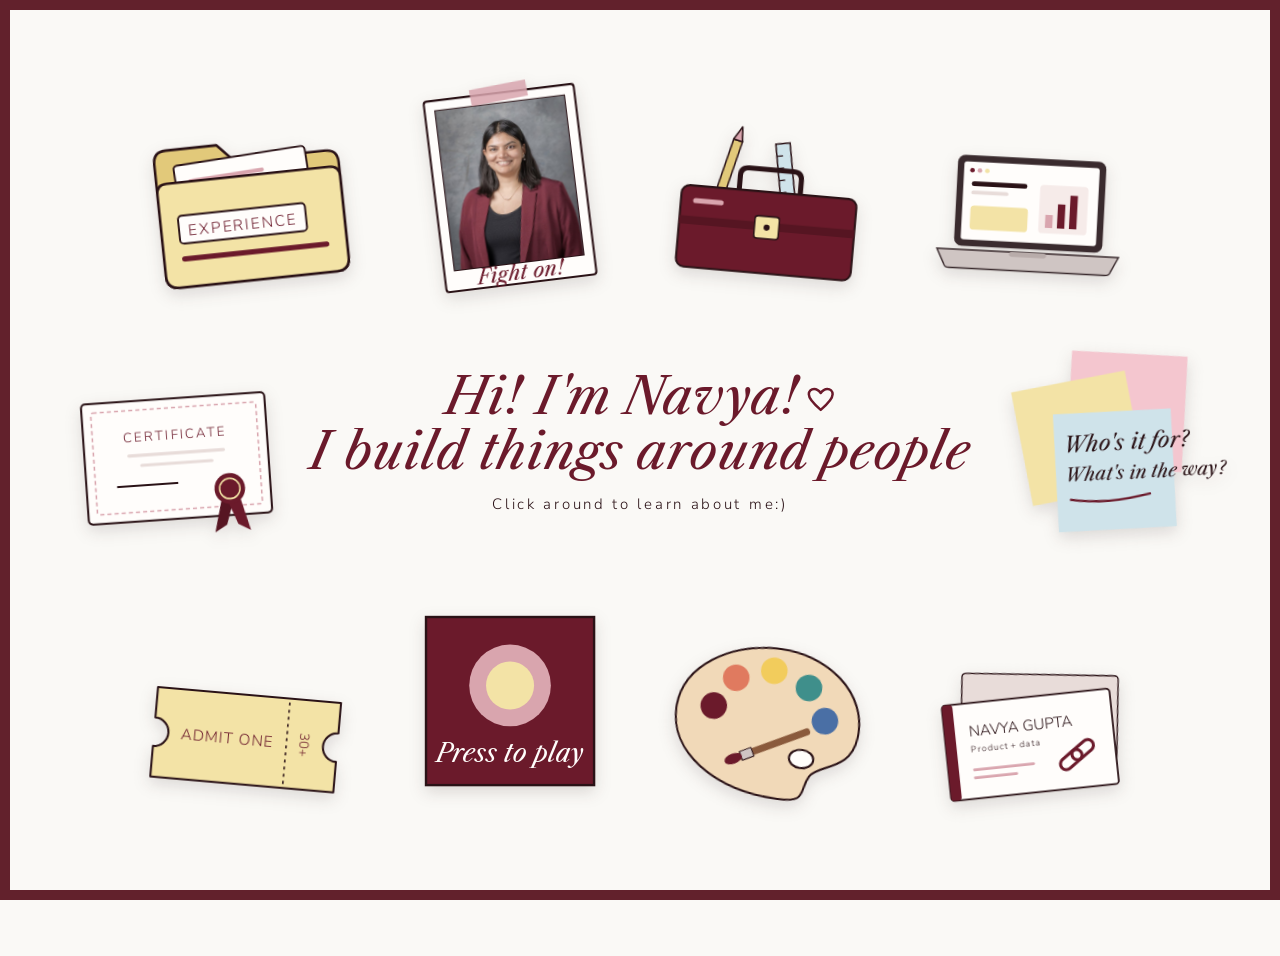
==== commit 548018a9: "Homepage heading on two lines; center 30+ on ticket stub Co-Authored-By: Claude Sonnet 5.5 <noreply@" ====
--- a/index.html
+++ b/index.html
@@ -61,15 +61,15 @@
   position: absolute;
   left: 50%; top: 49%;
   transform: translate(-50%, -50%);
-  width: 60%;
+  width: max-content;
   text-align: center;
   z-index: 1;
 }
 .hello h1 {
   margin: 0;
-  font: 400 5.2cqw / 1.1 var(--hand);
+  font: 400 4.4cqw / 1.1 var(--hand);
   color: var(--maroon);
-  text-wrap: balance;
+  white-space: nowrap; /* exactly two lines: the <br> is the only break */
 }
 .heart { width: 0.55em; height: 0.5em; margin-left: 0.18em; vertical-align: 0.05em; }
 #cap {
@@ -129,7 +129,7 @@
   .hero { place-items: start center; min-height: 0; }
   .stage { width: 100%; aspect-ratio: auto; display: grid; grid-template-columns: 1fr 1fr; gap: 28px 16px; padding-block: 24px; }
   .hello { position: static; transform: none; width: auto; grid-column: 1 / -1; margin-bottom: 8px; }
-  .hello h1 { font-size: 42px; }
+  .hello h1 { font-size: min(42px, 8.4vw); }
   .tile { position: static; width: min(160px, 100%); justify-self: center; transform: none; }
   .tile svg { animation: none; } /* nine looping animations with shadows is a lot for a phone */
   .tag { opacity: 1; position: static; display: block; transform: none; margin-top: 10px; font-size: 13px; }
@@ -271,7 +271,7 @@
       <path d="M10 14H190V44a14 14 0 0 0 0 28V102H10V72a14 14 0 0 0 0-28Z" fill="#f3e3a6" stroke="#2a1216" stroke-width="2" stroke-linejoin="round"/>
       <path d="M140 18V98" stroke="#2a1216" stroke-width="1.5" stroke-dasharray="3 4"/>
       <text x="82" y="63" text-anchor="middle" font-family="Site Body, Avenir, sans-serif" font-weight="700" font-size="15" fill="#6b1a2b" letter-spacing="1">ADMIT ONE</text>
-      <text x="168" y="64" text-anchor="middle" font-family="Site Body, Avenir, sans-serif" font-weight="700" font-size="13" fill="#6b1a2b" transform="rotate(90 168 60)">30+</text>
+      <text x="158" y="63" text-anchor="middle" font-family="Site Body, Avenir, sans-serif" font-weight="700" font-size="13" fill="#6b1a2b" transform="rotate(90 158 58)">30+</text>
     </svg>
     <span class="tag">Beyond the desk</span>
   </a>
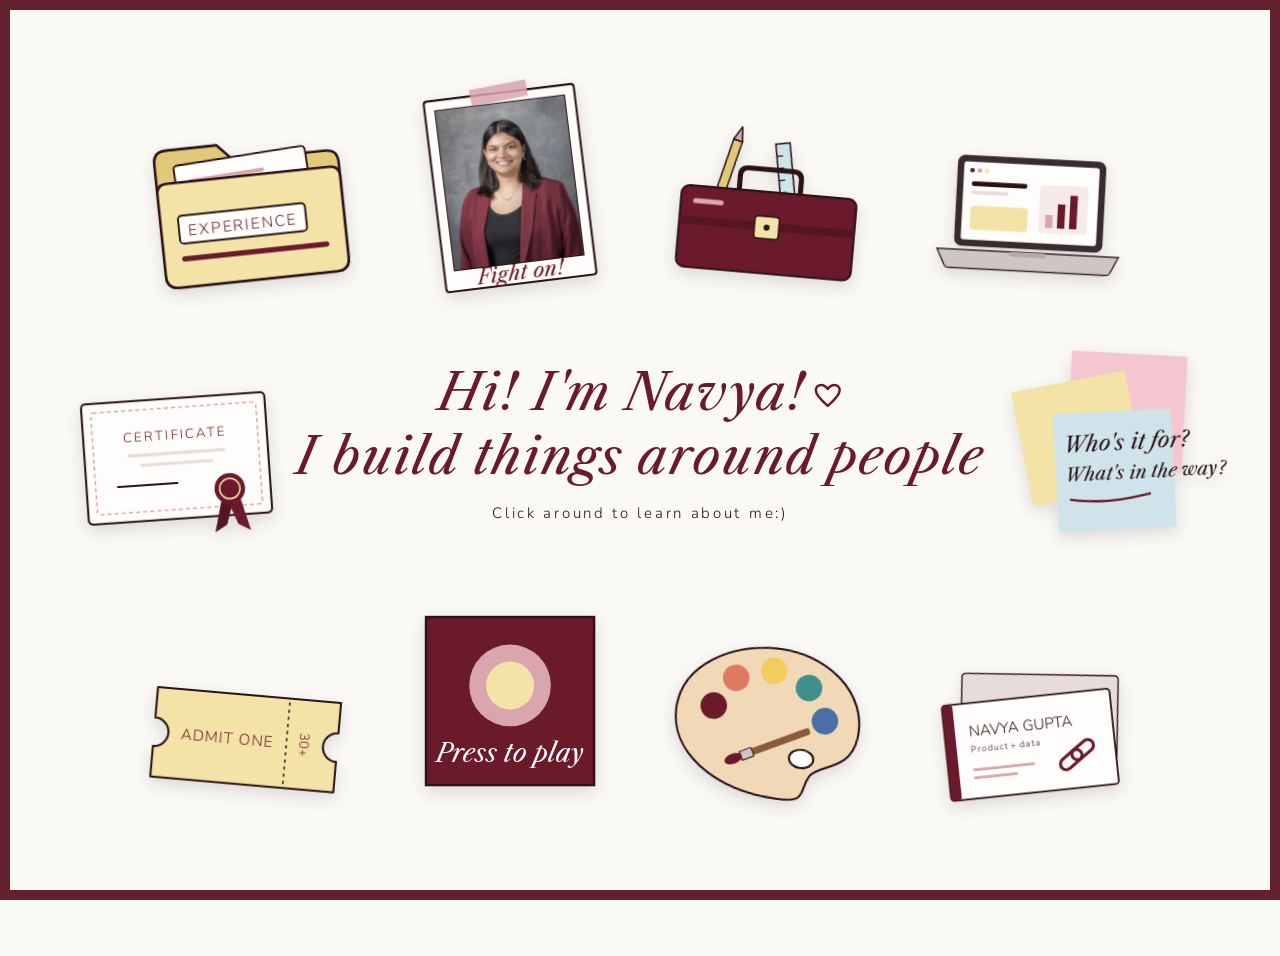
==== commit ad5d1a62: "Fix title overlap: looser line spacing, slight tracking, smaller h1s Co-Authored-By: Claude Sonnet 5" ====
--- a/index.html
+++ b/index.html
@@ -67,7 +67,7 @@
 }
 .hello h1 {
   margin: 0;
-  font: 400 4.4cqw / 1.1 var(--hand);
+  font: 400 4.4cqw / 1.28 var(--hand);
   color: var(--maroon);
   white-space: nowrap; /* exactly two lines: the <br> is the only break */
 }
--- a/fonts.css
+++ b/fonts.css
@@ -17,3 +17,6 @@
   src: local("Avenir-Light"), local("Avenir Light"),
        url("/assets/fonts/nunito-sans-latin-300-normal.woff2") format("woff2");
 }
+
+/* italic f/j swash descenders: a little tracking keeps neighbouring letters from touching */
+h1, h2, h3 { letter-spacing: 0.02em; }
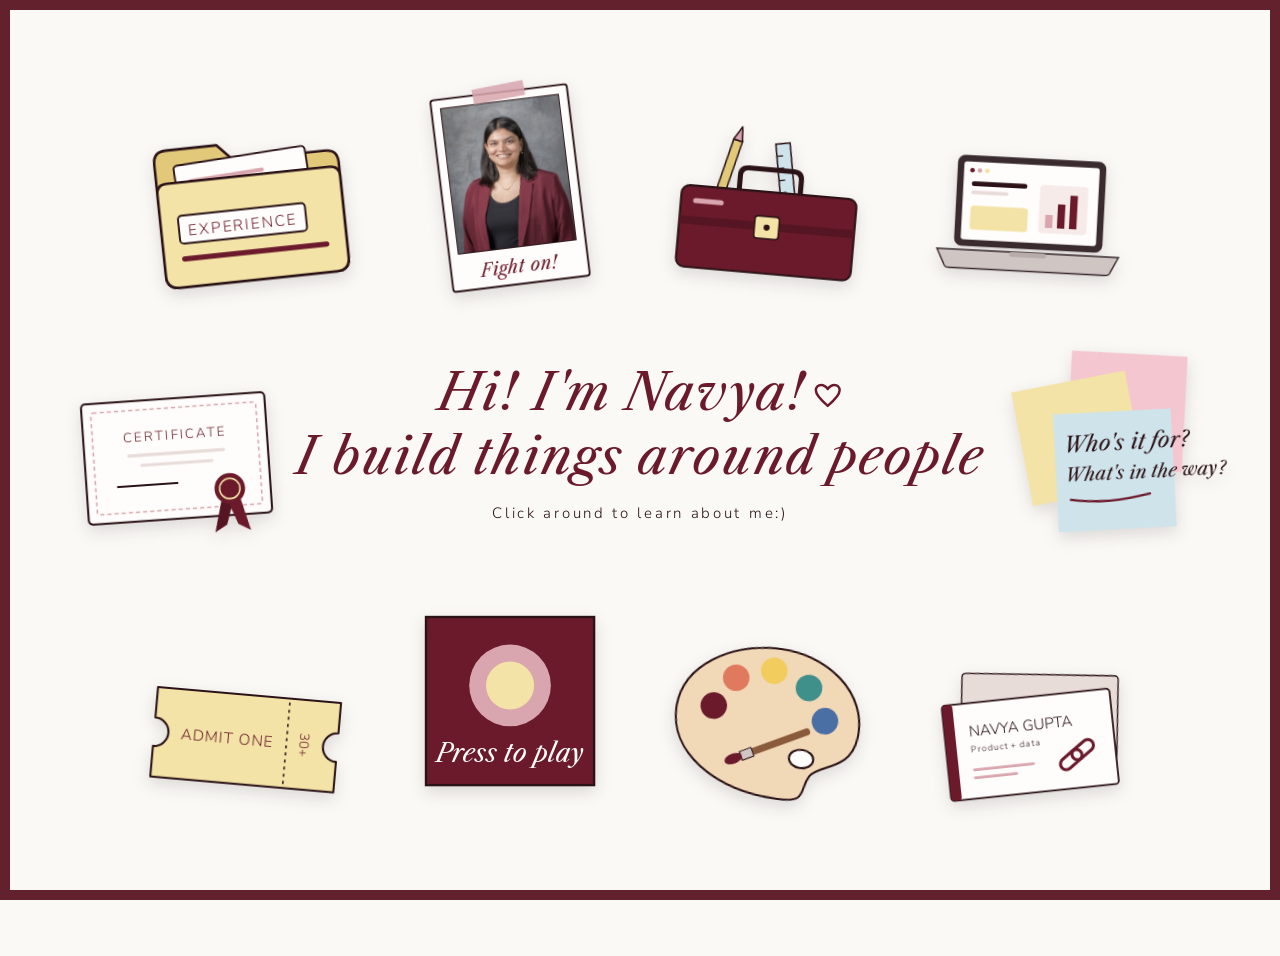
==== commit 0c3068d6: "Polaroid tile: taller strip so Fight on! fits and reads clearly Co-Authored-By: Claude Sonnet 5.5 <n" ====
--- a/index.html
+++ b/index.html
@@ -278,11 +278,11 @@
 
   <!-- me at USC: polaroid with the headshot -->
   <a class="tile" href="/usc/" data-cap="Pictures of me at USC" aria-label="Me at USC" style="--x:29.5%;--y:5.8%;--w:18%;--r:-7deg;--d:-2.7s">
-    <svg viewBox="0 0 160 200" preserveAspectRatio="xMidYMax meet" aria-hidden="true">
-      <rect x="6" y="6" width="148" height="188" rx="3" fill="#fffdfb" stroke="#2a1216" stroke-width="2"/>
+    <svg viewBox="0 0 160 220" preserveAspectRatio="xMidYMax meet" aria-hidden="true">
+      <rect x="6" y="6" width="148" height="208" rx="3" fill="#fffdfb" stroke="#2a1216" stroke-width="2"/>
       <image href="assets/usc-headshot.jpg" x="16" y="16" width="128" height="158" preserveAspectRatio="xMidYMid slice"/>
       <rect x="16" y="16" width="128" height="158" fill="none" stroke="#2a1216" stroke-width="1"/>
-      <text x="80" y="190" text-anchor="middle" font-family="Site Title, Georgia, serif" font-size="20" fill="#6b1a2b">Fight on!</text>
+      <text x="80" y="202" text-anchor="middle" font-family="Site Title, Georgia, serif" font-size="19" letter-spacing="0.4" fill="#6b1a2b">Fight on!</text>
       <rect x="52" y="-2" width="56" height="16" fill="#d9a5ae" fill-opacity="0.85" transform="rotate(-4 80 6)"/>
     </svg>
     <span class="tag">Me at USC</span>
